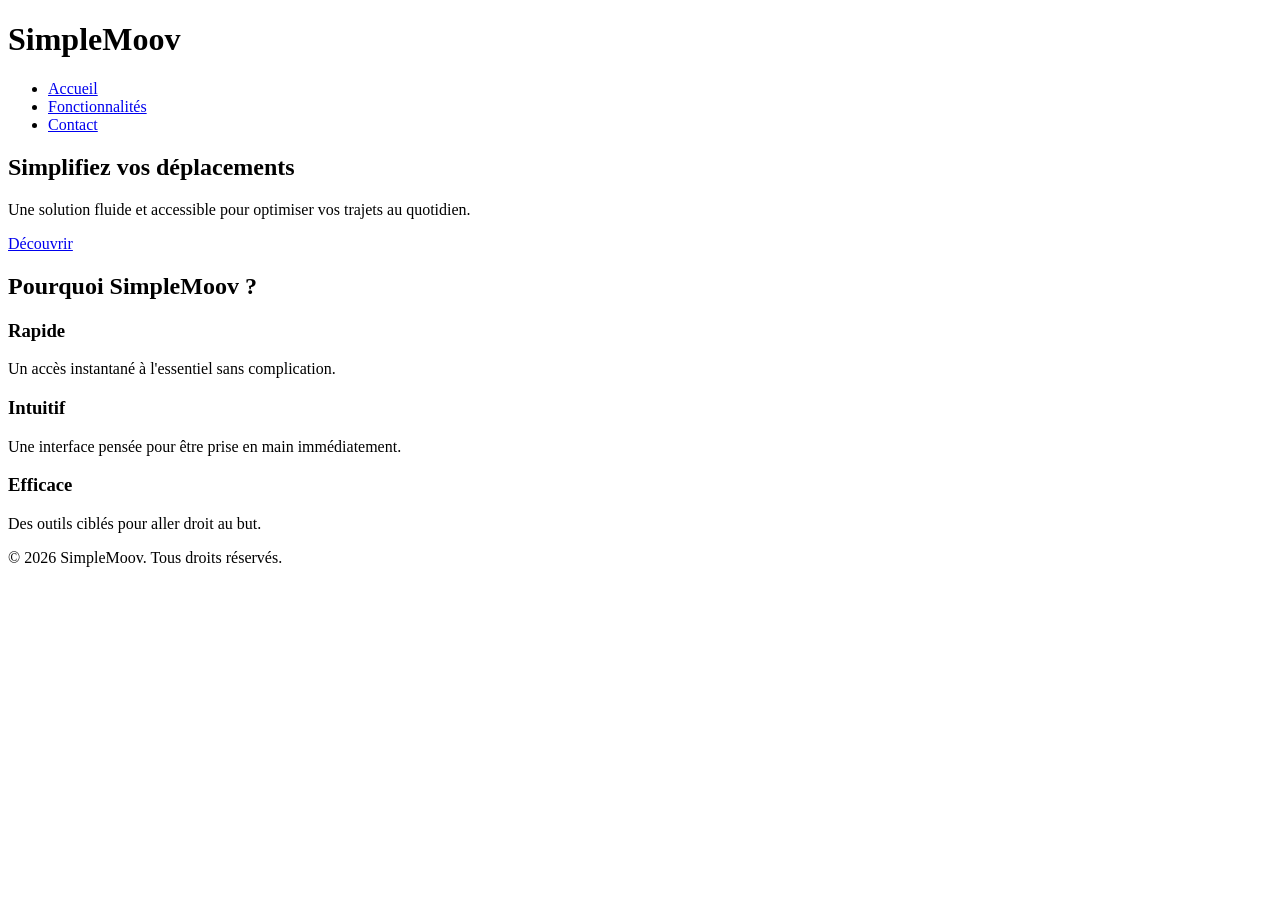
==== index.html @ 37006816 "Add initial HTML structure for SimpleMoov" ====
<!DOCTYPE html>
<html lang="fr">
<head>
    <meta charset="UTF-8">
    <meta name="viewport" content="width=device-width, initial-scale=1.0">
    <title>SimpleMoov</title>
    <link rel="stylesheet" href="style.css">
    <!-- Lien vers vos polices ou icônes si nécessaire -->
</head>
<body>

    <!-- En-tête / Navigation -->
    <header>
        <div class="logo">
            <h1>SimpleMoov</h1>
        </div>
        <nav>
            <ul>
                <li><a href="#accueil">Accueil</a></li>
                <li><a href="#features">Fonctionnalités</a></li>
                <li><a href="#contact" class="btn-cta">Contact</a></li>
            </ul>
        </nav>
    </header>

    <!-- Section Héro / Accueil -->
    <section id="accueil" class="hero">
        <div class="hero-content">
            <h2>Simplifiez vos déplacements</h2>
            <p>Une solution fluide et accessible pour optimiser vos trajets au quotidien.</p>
            <a href="#features" class="btn-primary">Découvrir</a>
        </div>
    </section>

    <!-- Section Fonctionnalités -->
    <section id="features" class="features">
        <h2>Pourquoi SimpleMoov ?</h2>
        <div class="features-grid">
            <div class="feature-card">
                <h3>Rapide</h3>
                <p>Un accès instantané à l'essentiel sans complication.</p>
            </div>
            <div class="feature-card">
                <h3>Intuitif</h3>
                <p>Une interface pensée pour être prise en main immédiatement.</p>
            </div>
            <div class="feature-card">
                <h3>Efficace</h3>
                <p>Des outils ciblés pour aller droit au but.</p>
            </div>
        </div>
    </section>

    <!-- Pied de page -->
    <footer id="contact">
        <p>&copy; 2026 SimpleMoov. Tous droits réservés.</p>
    </footer>

</body>
</html>
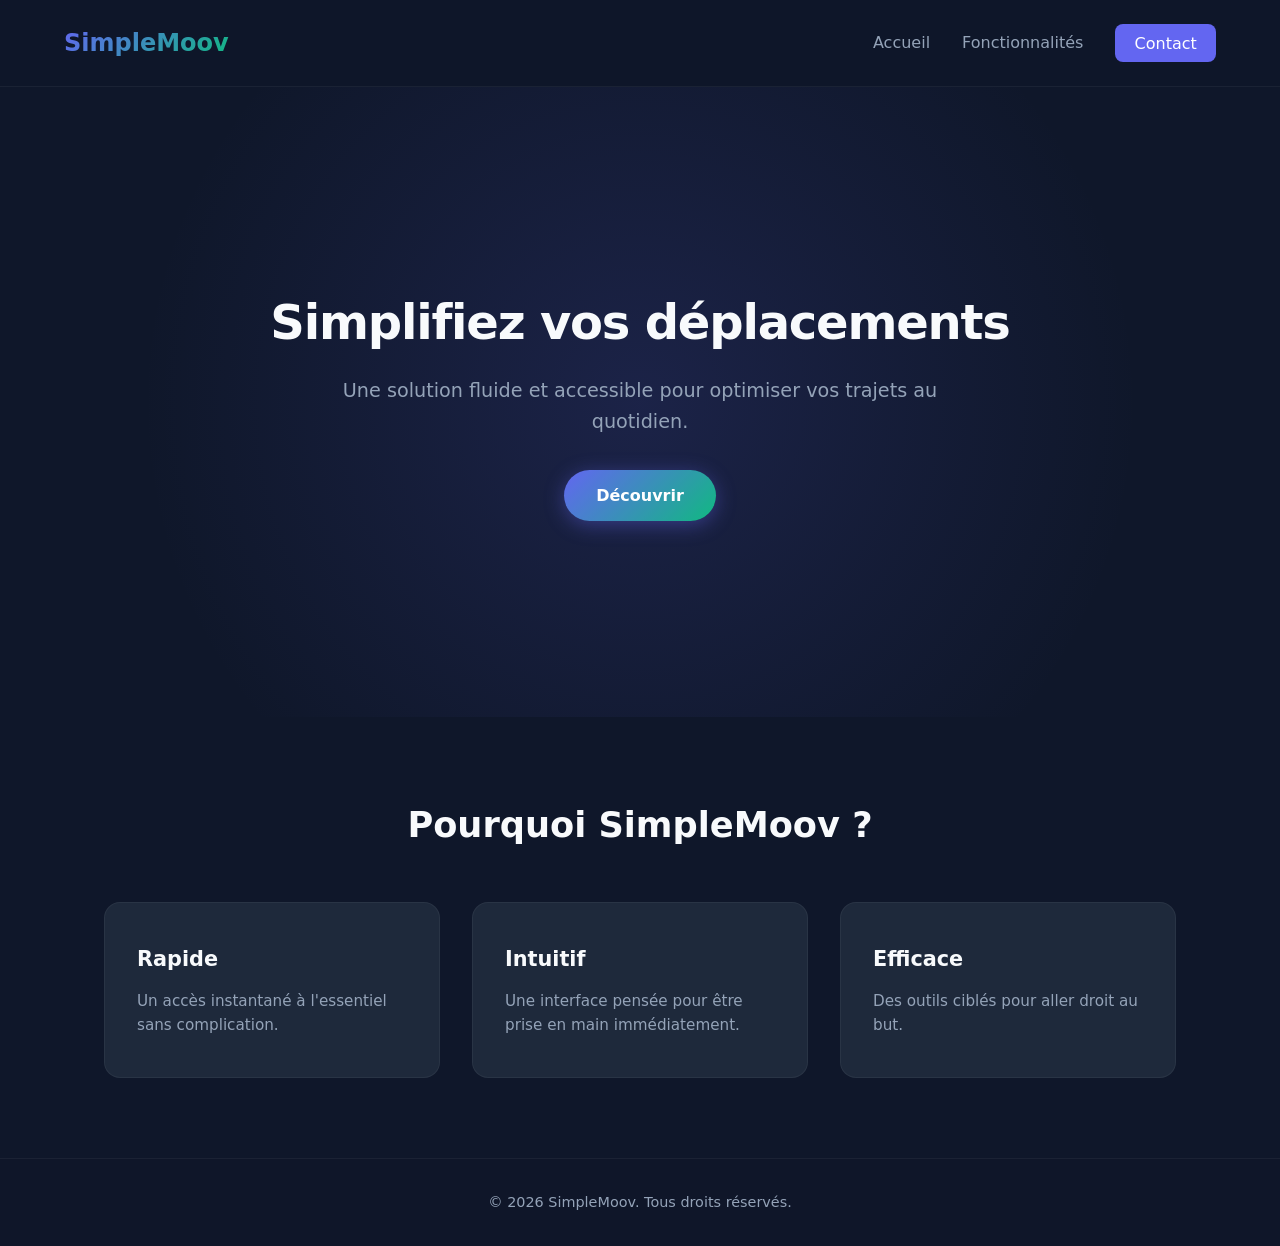
==== commit 0ec6de86: "Update index.html" ====
--- a/index.html
+++ b/index.html
@@ -14,13 +14,13 @@
         <div class="logo">
             <h1>SimpleMoov</h1>
         </div>
-        <nav>
-            <ul>
-                <li><a href="#accueil">Accueil</a></li>
-                <li><a href="#features">Fonctionnalités</a></li>
-                <li><a href="#contact" class="btn-cta">Contact</a></li>
-            </ul>
-        </nav>
+       <nav>
+    <ul>
+        <li><a href="index.html">Accueil</a></li>
+        <li><a href="fonctionnalites.html">Fonctionnalités</a></li>
+        <li><a href="#contact" class="btn-cta">Contact</a></li>
+    </ul>
+</nav>
     </header>
 
     <!-- Section Héro / Accueil -->
--- a/style.css
+++ b/style.css
@@ -0,0 +1,184 @@
+/* --- Variables & Reset --- */
+:root {
+    --primary: #6366f1; /* Violet / Indigo moderne */
+    --primary-hover: #4f46e5;
+    --accent: #10b981; /* Vert menthe pour le dynamisme */
+    --bg-color: #0f172a; /* Bleu nuit très sombre */
+    --card-bg: #1e293b; /* Fond des cartes */
+    --text-main: #f8fafc;
+    --text-muted: #94a3b8;
+    --transition: all 0.3s ease;
+}
+
+* {
+    margin: 0;
+    padding: 0;
+    box-sizing: border-box;
+}
+
+body {
+    font-family: 'Segoe UI', system-ui, -apple-system, sans-serif;
+    background-color: var(--bg-color);
+    color: var(--text-main);
+    line-height: 1.6;
+}
+
+/* --- Header & Navigation --- */
+header {
+    display: flex;
+    justify-content: space-between;
+    align-items: center;
+    padding: 1.5rem 5%;
+    background: rgba(15, 23, 42, 0.85);
+    backdrop-filter: blur(10px);
+    position: sticky;
+    top: 0;
+    z-index: 1000;
+    border-bottom: 1px solid rgba(255, 255, 255, 0.05);
+}
+
+.logo h1 {
+    font-size: 1.5rem;
+    font-weight: 700;
+    background: linear-gradient(135deg, var(--primary), var(--accent));
+    -webkit-background-clip: text;
+    -webkit-text-fill-color: transparent;
+}
+
+nav ul {
+    display: flex;
+    list-style: none;
+    align-items: center;
+    gap: 2rem;
+}
+
+nav a {
+    text-decoration: none;
+    color: var(--text-muted);
+    font-weight: 500;
+    transition: var(--transition);
+}
+
+nav a:hover {
+    color: var(--text-main);
+}
+
+.btn-cta {
+    background-color: var(--primary);
+    color: white !important;
+    padding: 0.6rem 1.2rem;
+    border-radius: 8px;
+    transition: var(--transition);
+}
+
+.btn-cta:hover {
+    background-color: var(--primary-hover);
+    transform: translateY(-2px);
+}
+
+/* --- Section Hero --- */
+.hero {
+    min-height: 70vh;
+    display: flex;
+    align-items: center;
+    justify-content: center;
+    text-align: center;
+    padding: 2rem 5%;
+    background: radial-gradient(circle at center, rgba(99, 102, 241, 0.15) 0%, transparent 70%);
+}
+
+.hero-content h2 {
+    font-size: 3rem;
+    font-weight: 800;
+    margin-bottom: 1rem;
+    letter-spacing: -0.025em;
+}
+
+.hero-content p {
+    font-size: 1.2rem;
+    color: var(--text-muted);
+    max-width: 600px;
+    margin: 0 auto 2rem auto;
+}
+
+.btn-primary {
+    display: inline-block;
+    background: linear-gradient(135deg, var(--primary), var(--accent));
+    color: white;
+    padding: 0.8rem 2rem;
+    border-radius: 50px;
+    text-decoration: none;
+    font-weight: 600;
+    box-shadow: 0 4px 20px rgba(99, 102, 241, 0.4);
+    transition: var(--transition);
+}
+
+.btn-primary:hover {
+    transform: translateY(-3px);
+    box-shadow: 0 6px 25px rgba(99, 102, 241, 0.6);
+}
+
+/* --- Section Fonctionnalités --- */
+.features {
+    padding: 5rem 5%;
+    max-width: 1200px;
+    margin: 0 auto;
+}
+
+.features > h2 {
+    text-align: center;
+    font-size: 2.2rem;
+    margin-bottom: 3rem;
+    font-weight: 700;
+}
+
+.features-grid {
+    display: grid;
+    grid-template-columns: repeat(auto-fit, minmax(280px, 1fr));
+    gap: 2rem;
+}
+
+.feature-card {
+    background-color: var(--card-bg);
+    padding: 2.5rem 2rem;
+    border-radius: 16px;
+    border: 1px solid rgba(255, 255, 255, 0.05);
+    transition: var(--transition);
+}
+
+.feature-card:hover {
+    transform: translateY(-5px);
+    border-color: rgba(99, 102, 241, 0.3);
+    box-shadow: 0 10px 30px rgba(0, 0, 0, 0.3);
+}
+
+.feature-card h3 {
+    font-size: 1.3rem;
+    margin-bottom: 0.8rem;
+    color: var(--text-main);
+}
+
+.feature-card p {
+    color: var(--text-muted);
+    font-size: 0.95rem;
+}
+
+/* --- Footer --- */
+footer {
+    text-align: center;
+    padding: 2rem;
+    background-color: rgba(15, 23, 42, 0.95);
+    color: var(--text-muted);
+    border-top: 1px solid rgba(255, 255, 255, 0.05);
+    font-size: 0.9rem;
+}
+
+/* --- Responsive mobile --- */
+@media (max-width: 768px) {
+    .hero-content h2 {
+        font-size: 2.2rem;
+    }
+    nav ul {
+        gap: 1rem;
+    }
+}
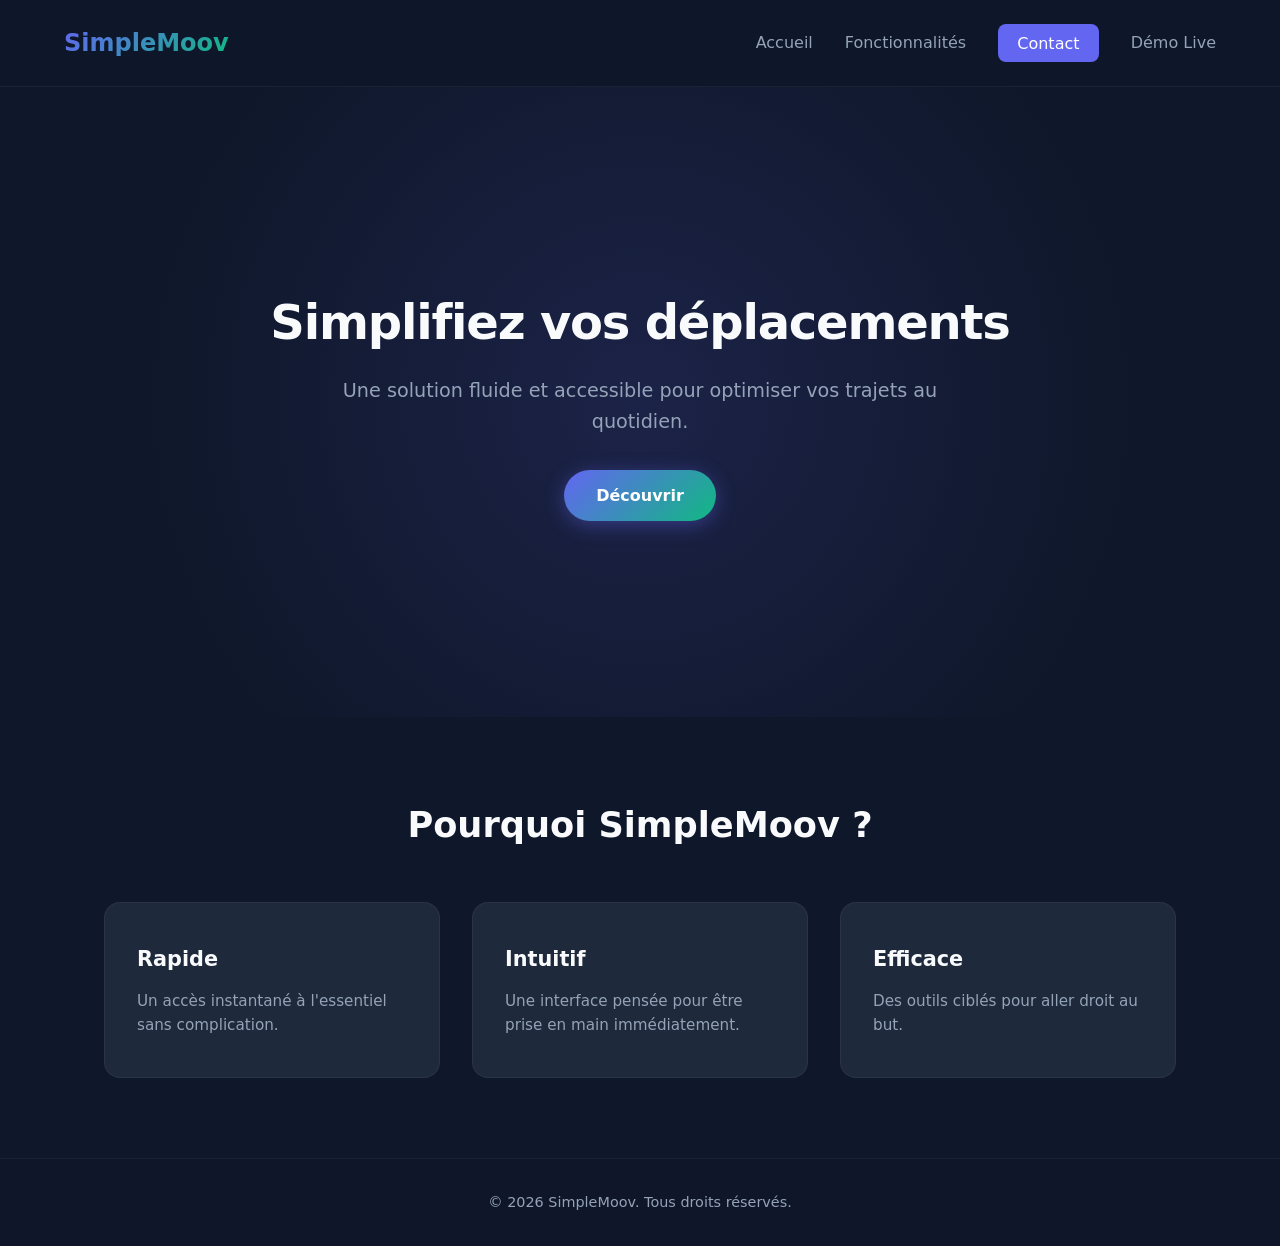
==== commit 44008aac: "Add demo link to navigation menu" ====
--- a/index.html
+++ b/index.html
@@ -18,7 +18,8 @@
     <ul>
         <li><a href="index.html">Accueil</a></li>
         <li><a href="fonctionnalites.html">Fonctionnalités</a></li>
-        <li><a href="#contact" class="btn-cta">Contact</a></li>
+        <li><a href="contact.html" class="btn-cta">Contact</a></li>
+        <li><a href="demo.html">Démo Live</a></li>
     </ul>
 </nav>
     </header>
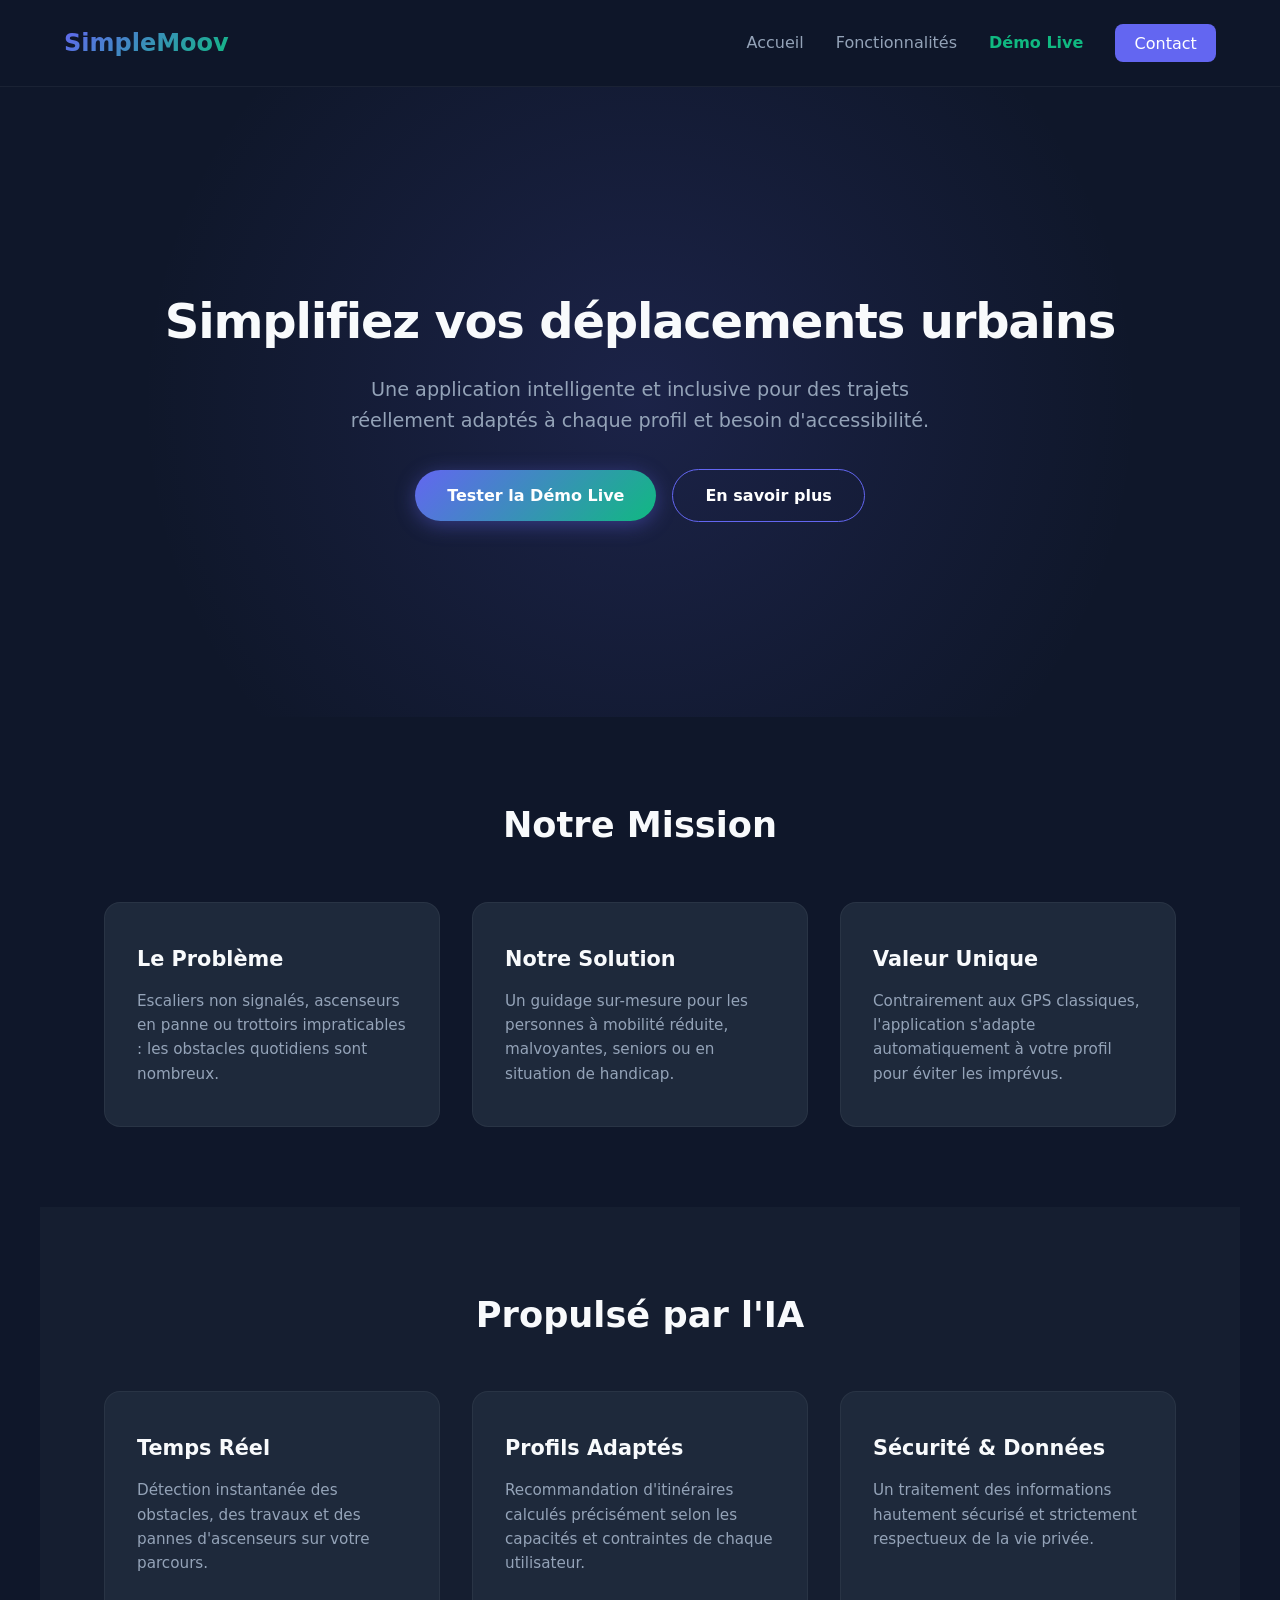
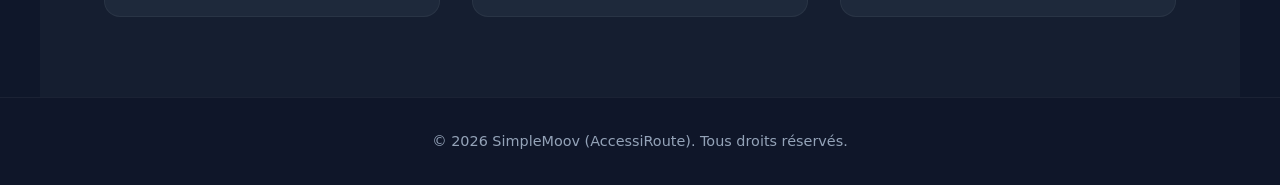
==== commit bfa9910d: "Update index.html with new title and content" ====
--- a/index.html
+++ b/index.html
@@ -3,9 +3,8 @@
 <head>
     <meta charset="UTF-8">
     <meta name="viewport" content="width=device-width, initial-scale=1.0">
-    <title>SimpleMoov</title>
+    <title>SimpleMoov - Mobilité pour tous</title>
     <link rel="stylesheet" href="style.css">
-    <!-- Lien vers vos polices ou icônes si nécessaire -->
 </head>
 <body>
 
@@ -14,47 +13,72 @@
         <div class="logo">
             <h1>SimpleMoov</h1>
         </div>
-       <nav>
-    <ul>
-        <li><a href="index.html">Accueil</a></li>
-        <li><a href="fonctionnalites.html">Fonctionnalités</a></li>
-        <li><a href="contact.html" class="btn-cta">Contact</a></li>
-        <li><a href="demo.html">Démo Live</a></li>
-    </ul>
-</nav>
+        <nav>
+            <ul>
+                <li><a href="index.html">Accueil</a></li>
+                <li><a href="fonctionnalites.html">Fonctionnalités</a></li>
+                <!-- AJOUT DU LIEN DÉMO DANS LE MENU -->
+                <li><a href="demo.html" style="color: var(--accent); font-weight: 600;">Démo Live</a></li>
+                <li><a href="contact.html" class="btn-cta">Contact</a></li>
+            </ul>
+        </nav>
     </header>
 
-    <!-- Section Héro / Accueil -->
+    <!-- Section Accueil / Hero -->
     <section id="accueil" class="hero">
         <div class="hero-content">
-            <h2>Simplifiez vos déplacements</h2>
-            <p>Une solution fluide et accessible pour optimiser vos trajets au quotidien.</p>
-            <a href="#features" class="btn-primary">Découvrir</a>
+            <h2>Simplifiez vos déplacements urbains</h2>
+            <p>Une application intelligente et inclusive pour des trajets réellement adaptés à chaque profil et besoin d'accessibilité.</p>
+            
+            <!-- BOUTONS D'ACTION PRINCIPAUX -->
+            <div style="display: flex; gap: 1rem; justify-content: center; align-items: center; flex-wrap: wrap;">
+                <a href="demo.html" class="btn-primary">Tester la Démo Live</a>
+                <a href="fonctionnalites.html" class="btn-primary" style="background: transparent; border: 1px solid var(--primary); box-shadow: none;">En savoir plus</a>
+            </div>
         </div>
     </section>
 
-    <!-- Section Fonctionnalités -->
-    <section id="features" class="features">
-        <h2>Pourquoi SimpleMoov ?</h2>
+    <!-- Section Le Projet / Objectifs -->
+    <section id="apropos" class="features">
+        <h2>Notre Mission</h2>
         <div class="features-grid">
             <div class="feature-card">
-                <h3>Rapide</h3>
-                <p>Un accès instantané à l'essentiel sans complication.</p>
+                <h3>Le Problème</h3>
+                <p>Escaliers non signalés, ascenseurs en panne ou trottoirs impraticables : les obstacles quotidiens sont nombreux.</p>
             </div>
             <div class="feature-card">
-                <h3>Intuitif</h3>
-                <p>Une interface pensée pour être prise en main immédiatement.</p>
+                <h3>Notre Solution</h3>
+                <p>Un guidage sur-mesure pour les personnes à mobilité réduite, malvoyantes, seniors ou en situation de handicap.</p>
             </div>
             <div class="feature-card">
-                <h3>Efficace</h3>
-                <p>Des outils ciblés pour aller droit au but.</p>
+                <h3>Valeur Unique</h3>
+                <p>Contrairement aux GPS classiques, l'application s'adapte automatiquement à votre profil pour éviter les imprévus.</p>
+            </div>
+        </div>
+    </section>
+
+    <!-- Section Rôle de l'IA -->
+    <section id="ia" class="features" style="background: rgba(30, 41, 59, 0.4);">
+        <h2>Propulsé par l'IA</h2>
+        <div class="features-grid">
+            <div class="feature-card">
+                <h3>Temps Réel</h3>
+                <p>Détection instantanée des obstacles, des travaux et des pannes d'ascenseurs sur votre parcours.</p>
+            </div>
+            <div class="feature-card">
+                <h3>Profils Adaptés</h3>
+                <p>Recommandation d'itinéraires calculés précisément selon les capacités et contraintes de chaque utilisateur.</p>
+            </div>
+            <div class="feature-card">
+                <h3>Sécurité & Données</h3>
+                <p>Un traitement des informations hautement sécurisé et strictement respectueux de la vie privée.</p>
             </div>
         </div>
     </section>
 
     <!-- Pied de page -->
-    <footer id="contact">
-        <p>&copy; 2026 SimpleMoov. Tous droits réservés.</p>
+    <footer>
+        <p>&copy; 2026 SimpleMoov (AccessiRoute). Tous droits réservés.</p>
     </footer>
 
 </body>
